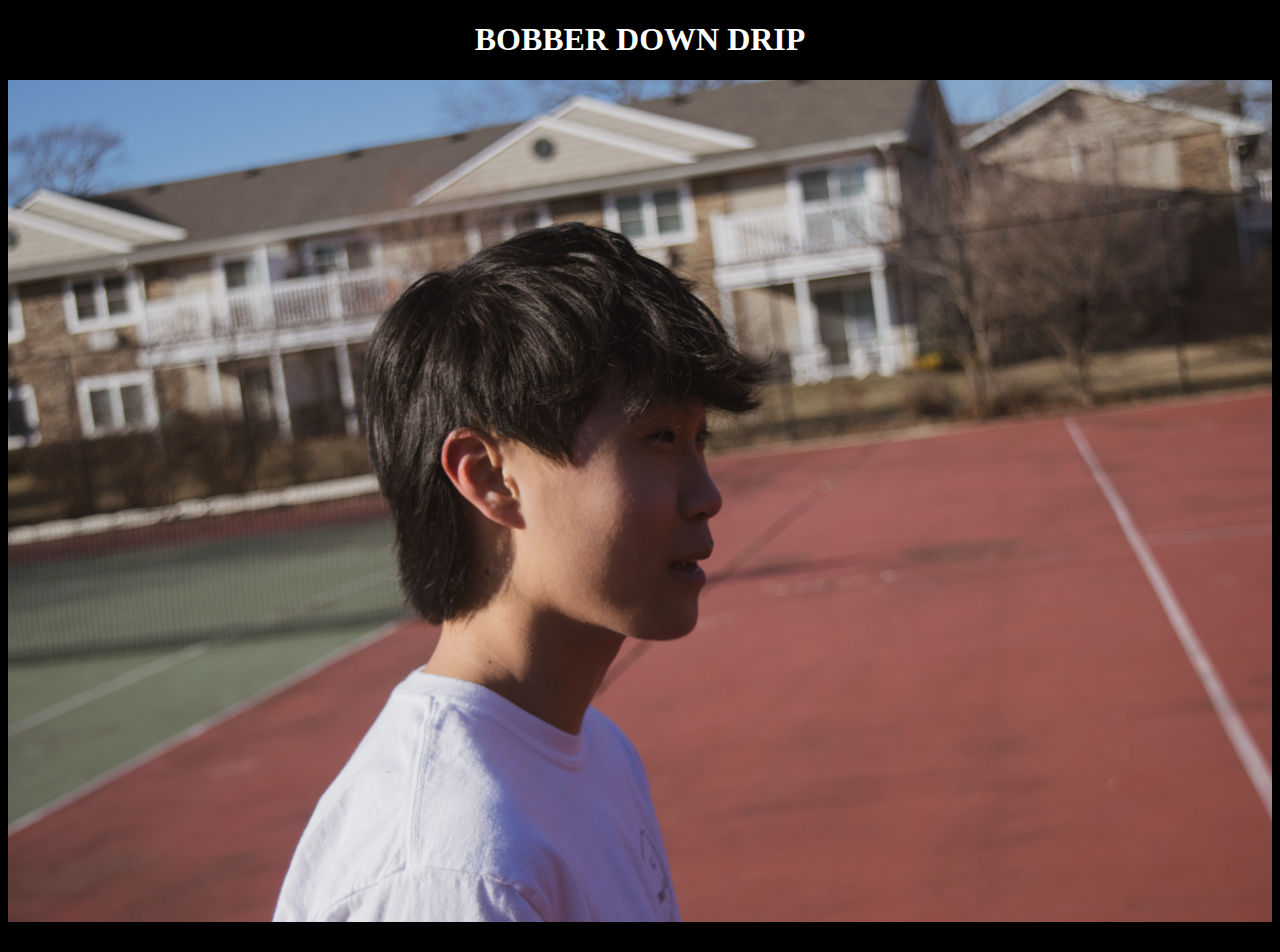
==== joevague/index.html @ c278a731 "Update index.html" ====
<!DOCTYPE html>
<html lang="en">
<head>
    <meta charset="UTF-8">
    <meta http-equiv="X-UA-Compatible" content="IE=edge">
    <meta name="viewport" content="width=device-width, initial-scale=1.0">
    <link rel="stylesheet" href="./style.css">
     <link rel="icon" href="./chinese.jpg" type="image/gif"> 
    <title>Schnizzle</title>
</head>
<body>
    <h1 class='text center' >BOBBER DOWN DRIP</h1>
    <img id='seconed' src="./DSC_3942.jpg" alt="">
    <img id='seconed' src="./DSC_3891.jpg" alt="">

</body>
</html>
---- joevague/style.css ----
body{
    background-color:black;
}

#seconed{
    width: 100%;
}

.text {
color: white;
}

.center{
    text-align: center;
}
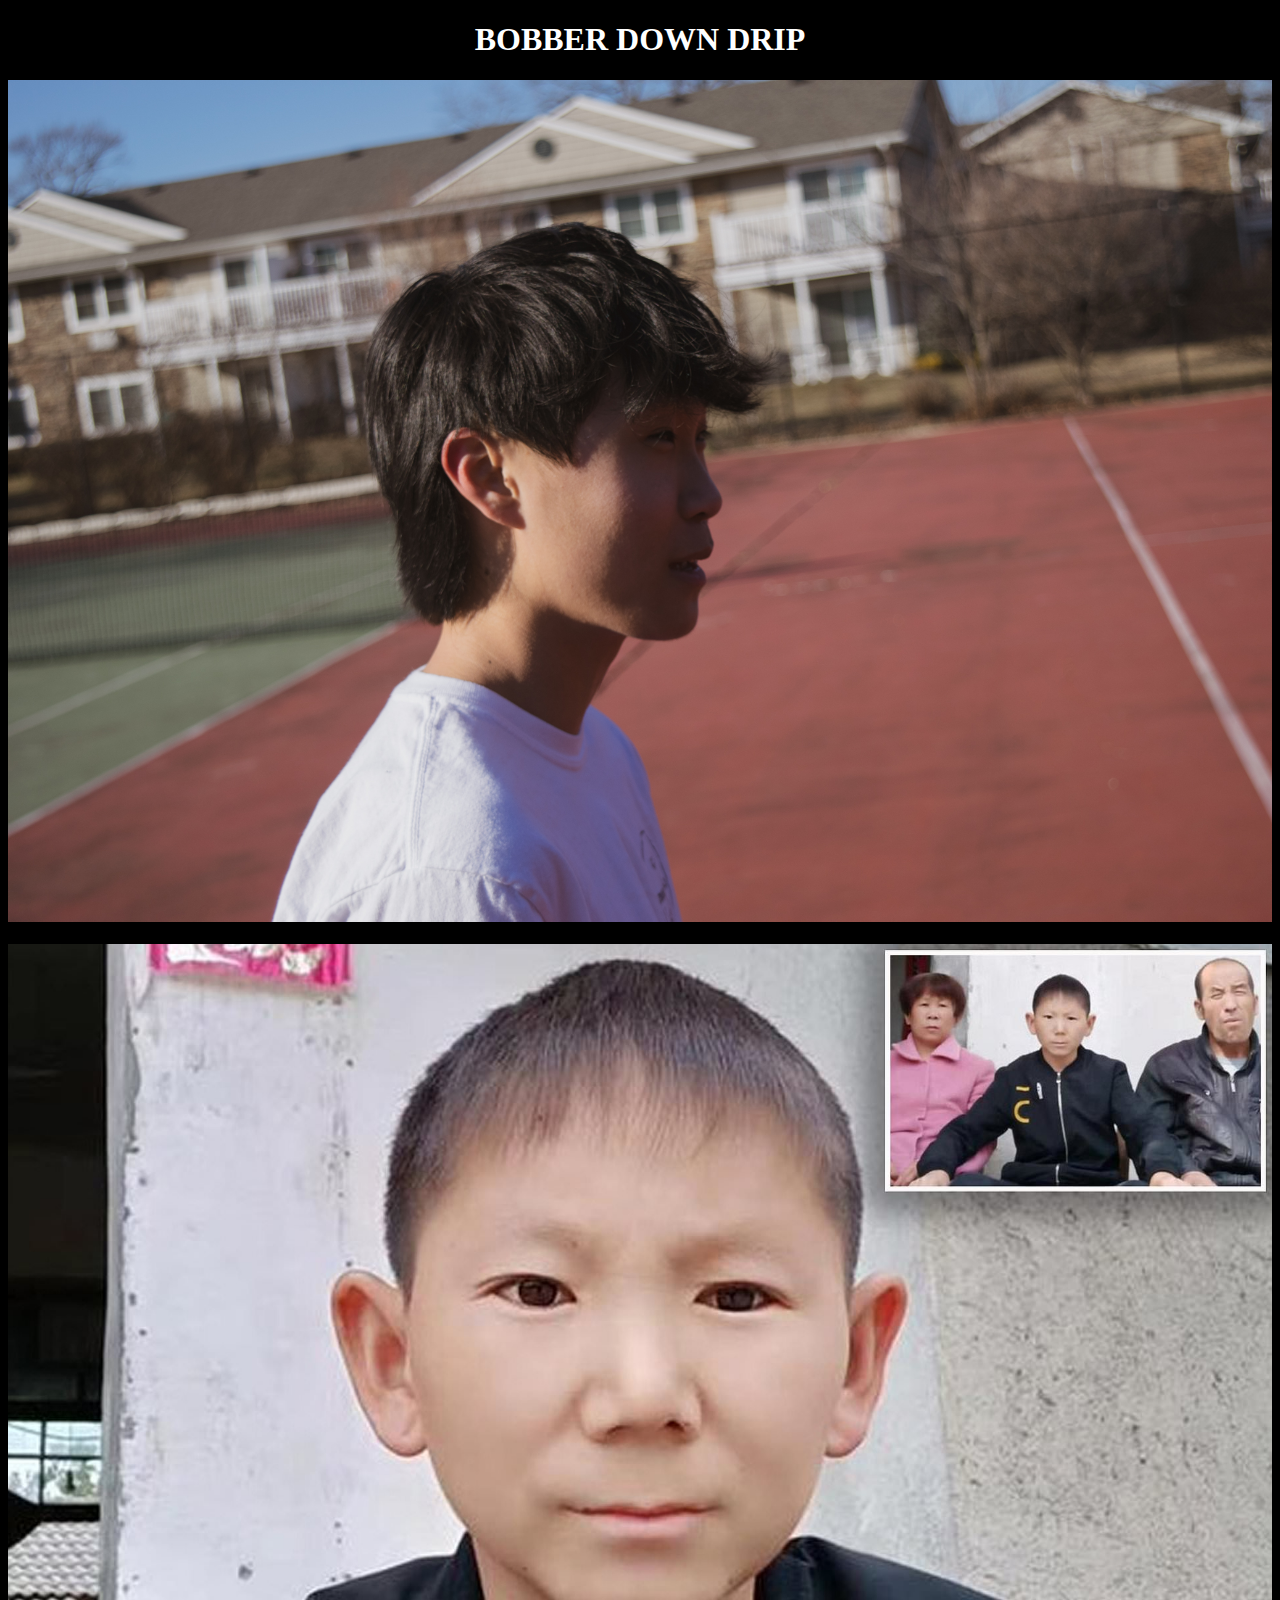
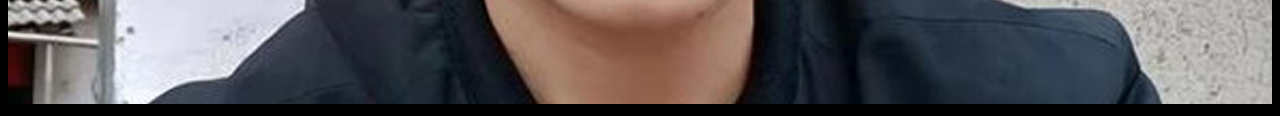
==== commit 324cd7dd: "Update index.html" ====
--- a/joevague/index.html
+++ b/joevague/index.html
@@ -12,6 +12,7 @@
     <h1 class='text center' >BOBBER DOWN DRIP</h1>
     <img id='seconed' src="./DSC_3942.jpg" alt="">
     <img id='seconed' src="./DSC_3891.jpg" alt="">
+    <img id='seconed' src="./chinese.jpg" alt="">
 
 </body>
 </html>
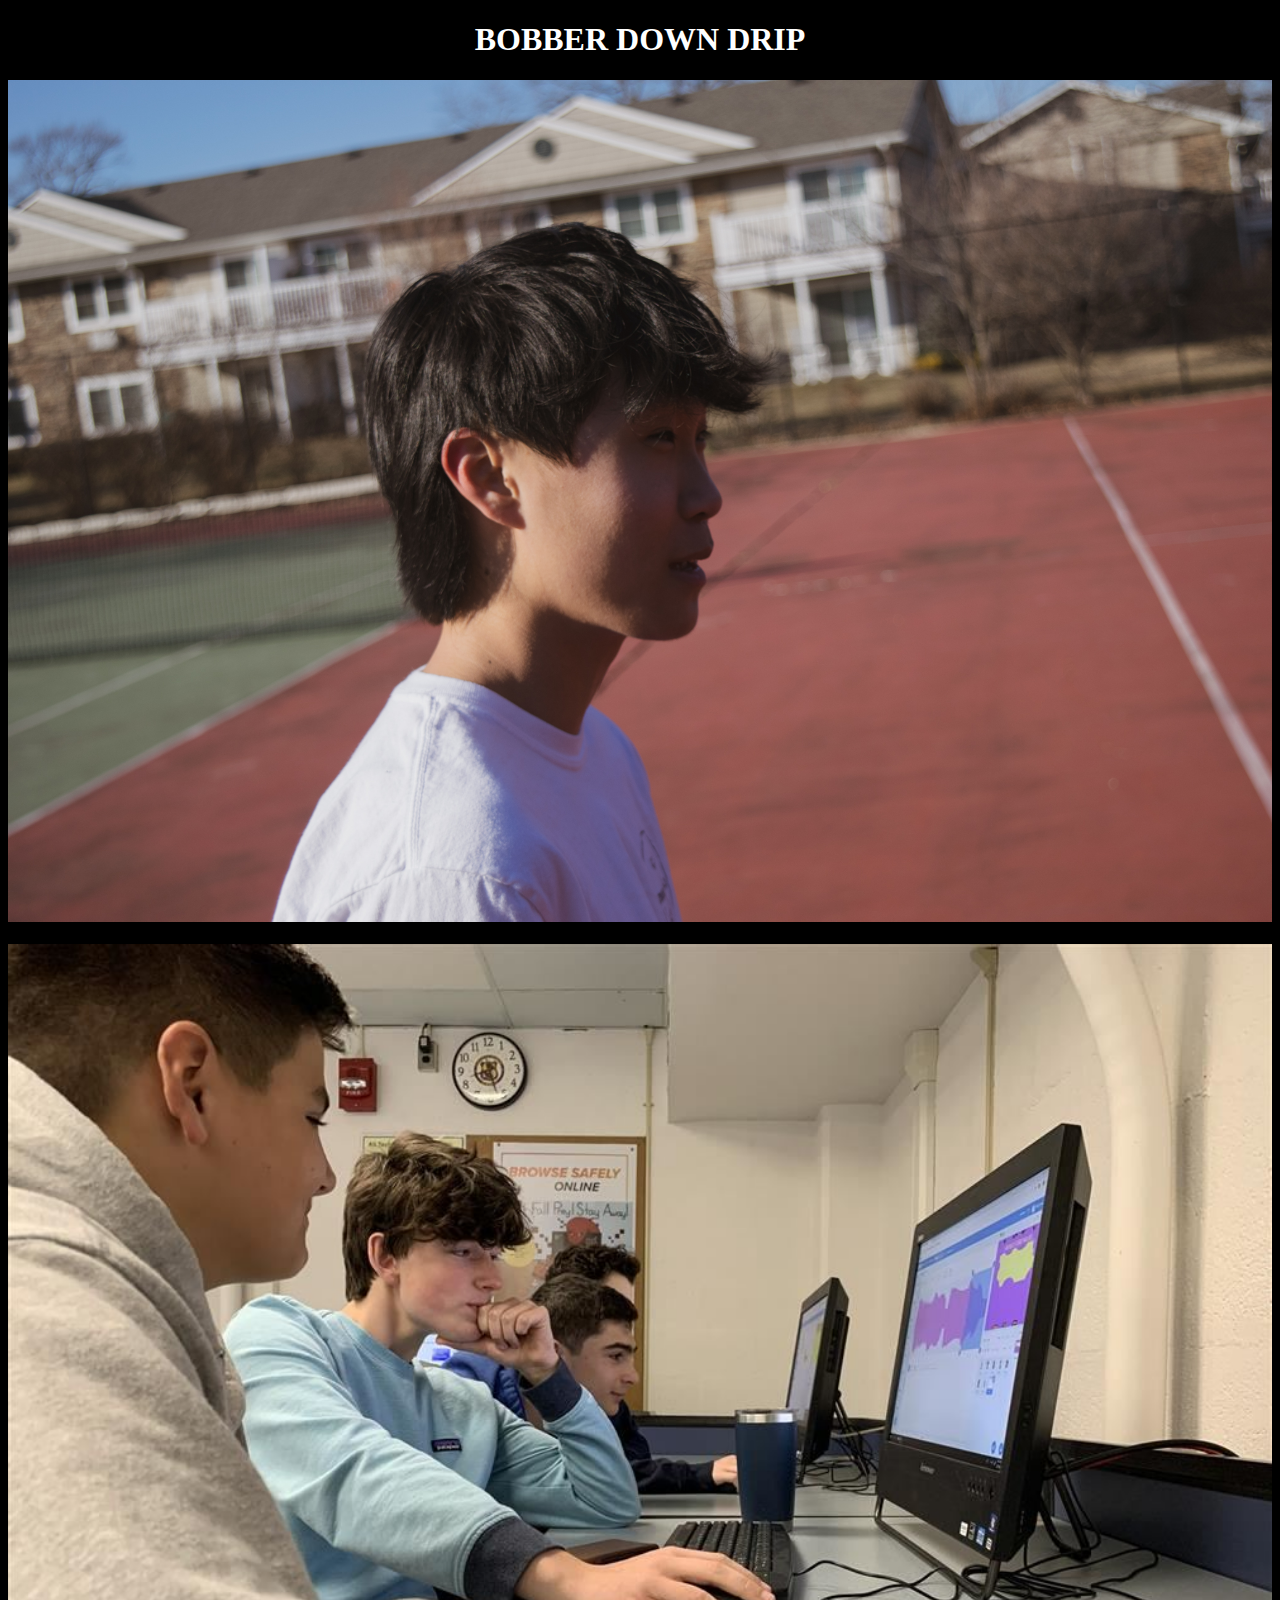
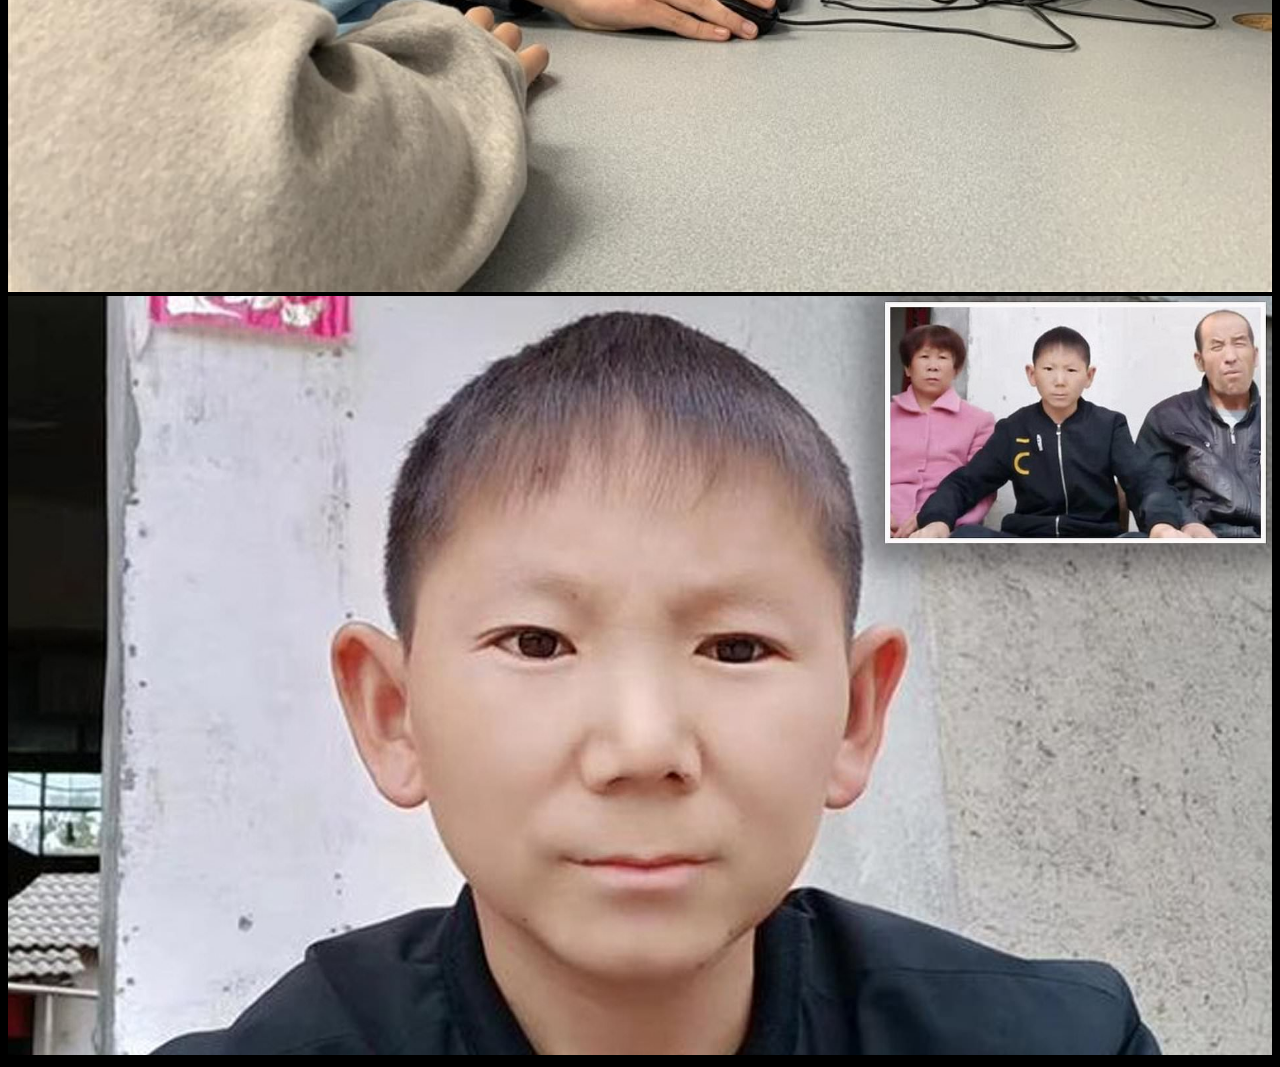
==== commit f638e823: "Update index.html" ====
--- a/joevague/index.html
+++ b/joevague/index.html
@@ -12,6 +12,7 @@
     <h1 class='text center' >BOBBER DOWN DRIP</h1>
     <img id='seconed' src="./DSC_3942.jpg" alt="">
     <img id='seconed' src="./DSC_3891.jpg" alt="">
+    <img id='seconed' src="./teddy.jpg" alt="">
     <img id='seconed' src="./chinese.jpg" alt="">
 
 </body>
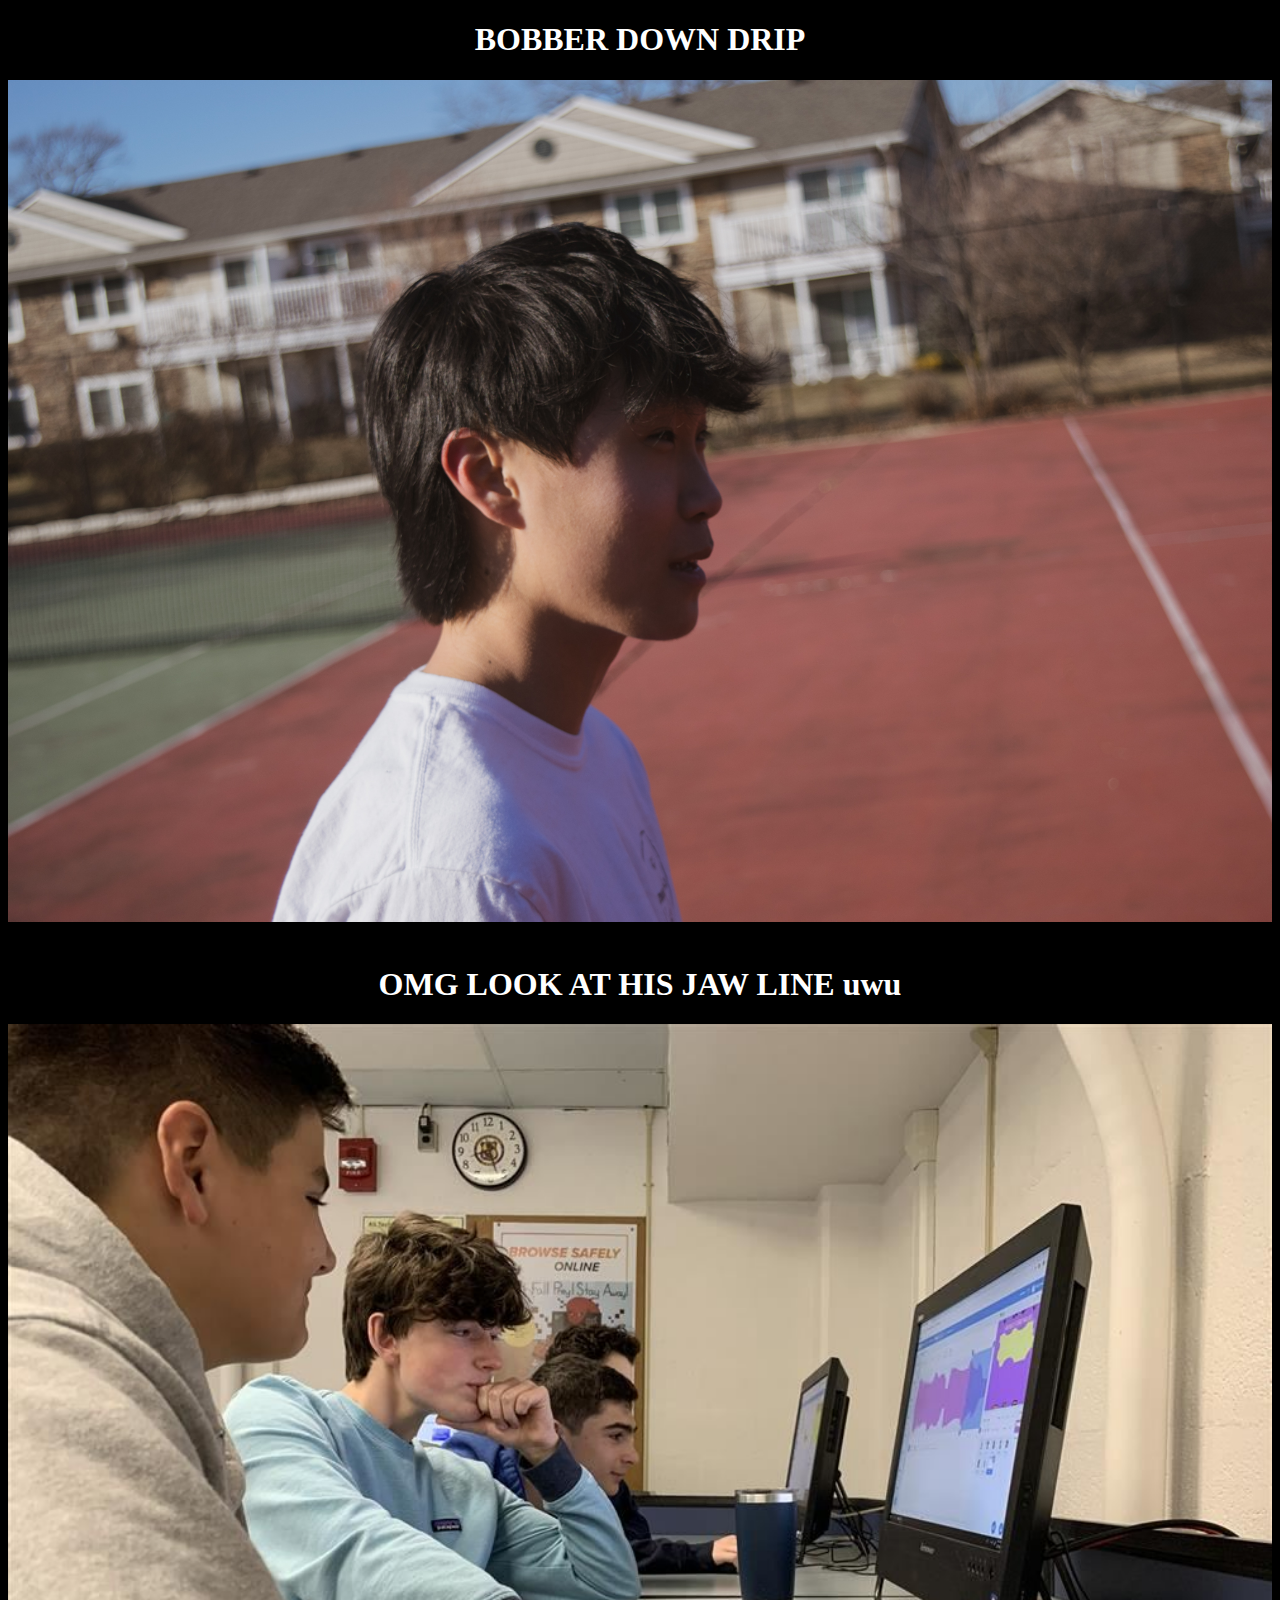
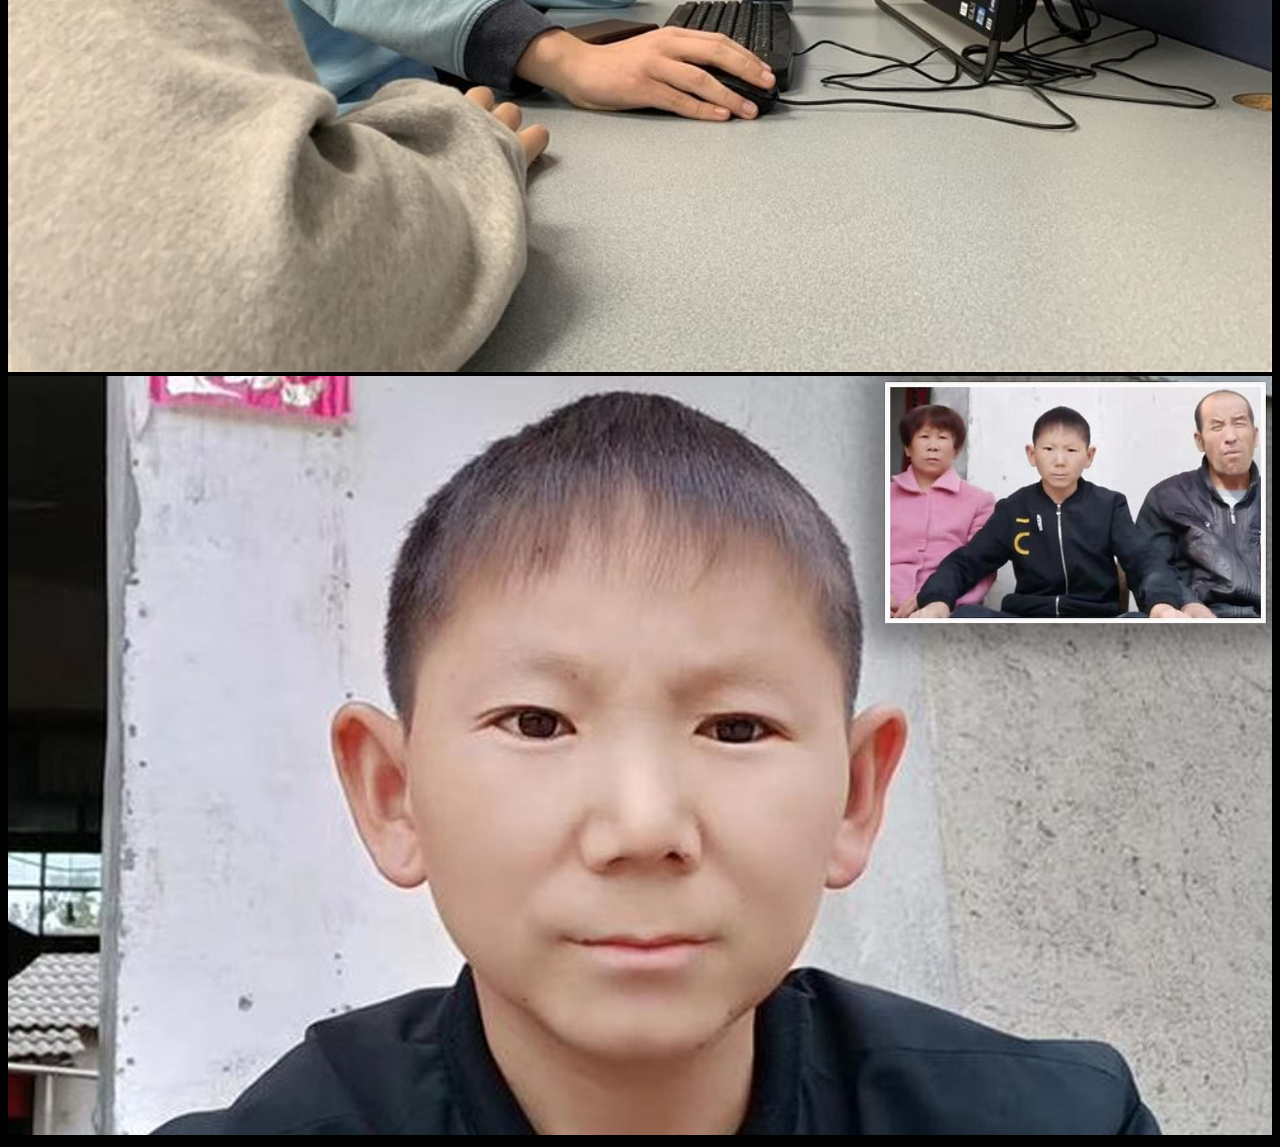
==== commit 7340220d: "Update index.html" ====
--- a/joevague/index.html
+++ b/joevague/index.html
@@ -12,6 +12,7 @@
     <h1 class='text center' >BOBBER DOWN DRIP</h1>
     <img id='seconed' src="./DSC_3942.jpg" alt="">
     <img id='seconed' src="./DSC_3891.jpg" alt="">
+    <h1 class='text center' >OMG LOOK AT HIS JAW LINE uwu</h1>
     <img id='seconed' src="./teddy.jpg" alt="">
     <img id='seconed' src="./chinese.jpg" alt="">
 
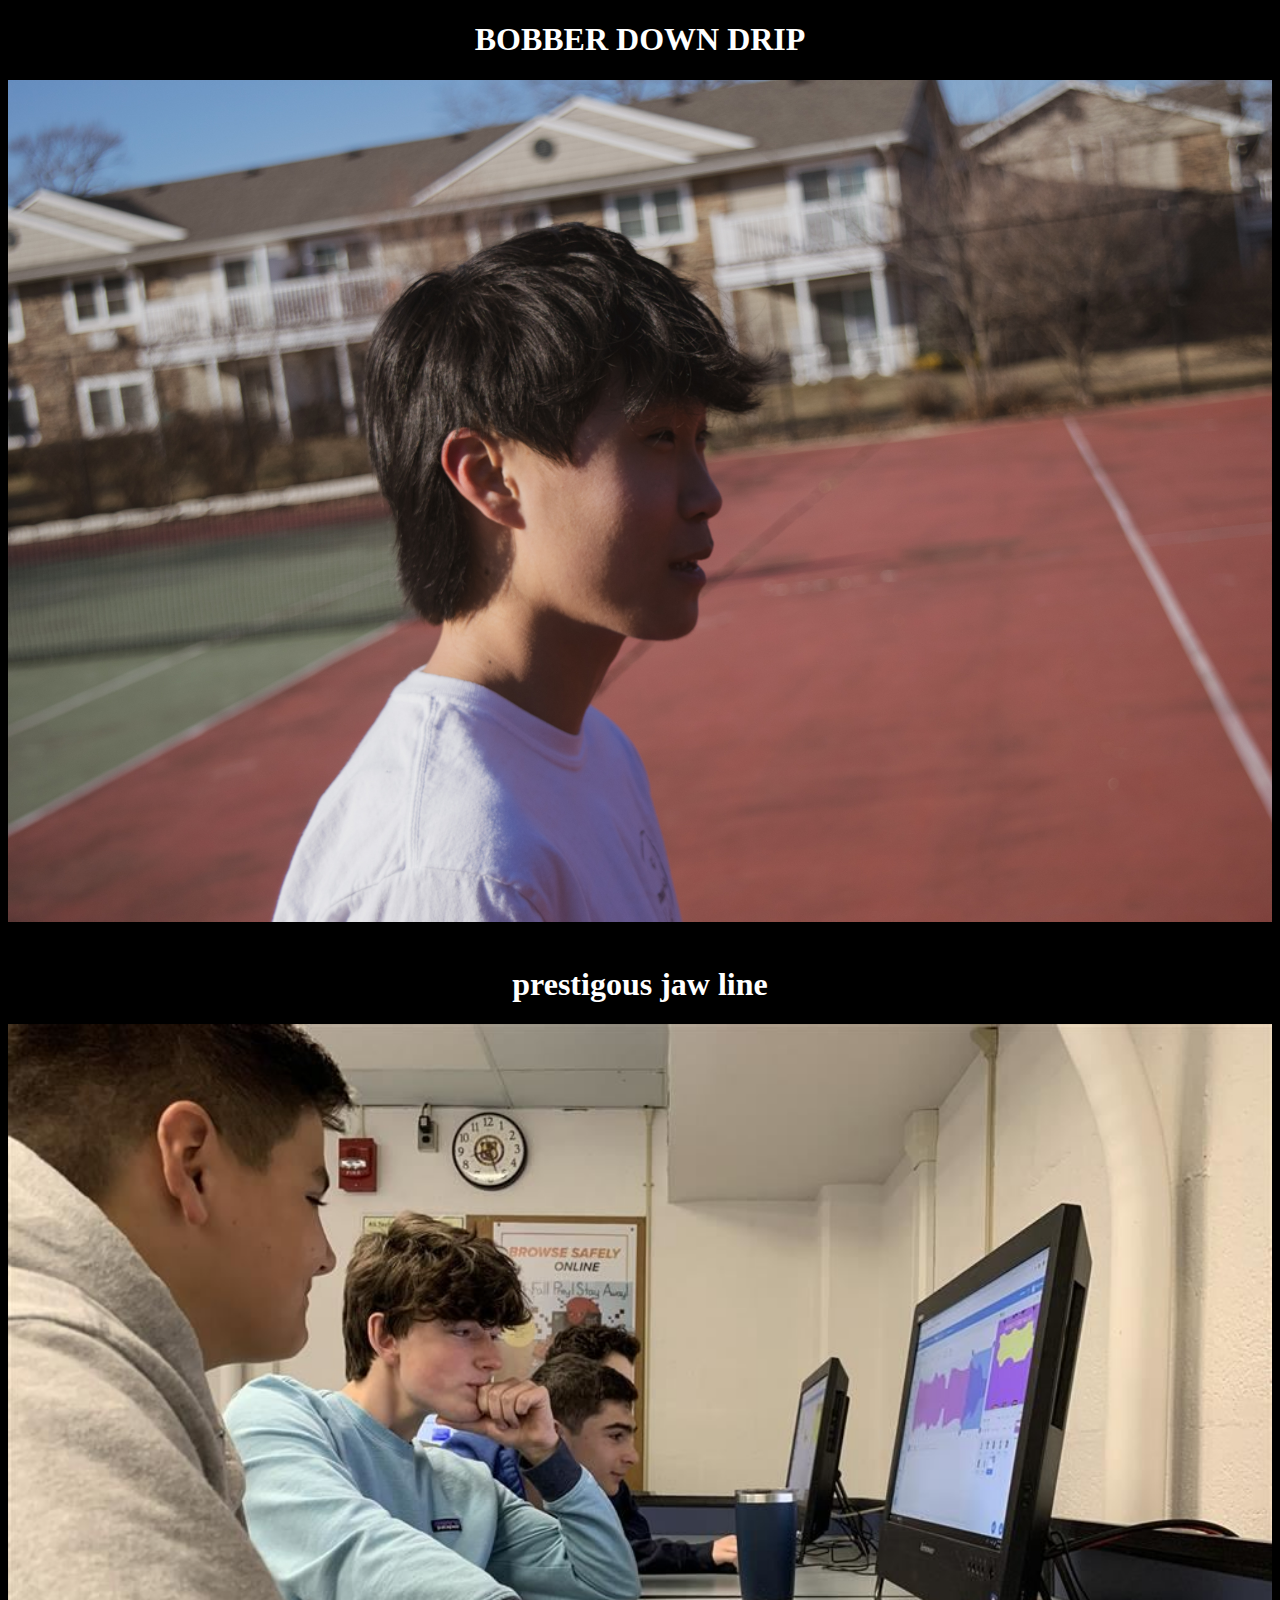
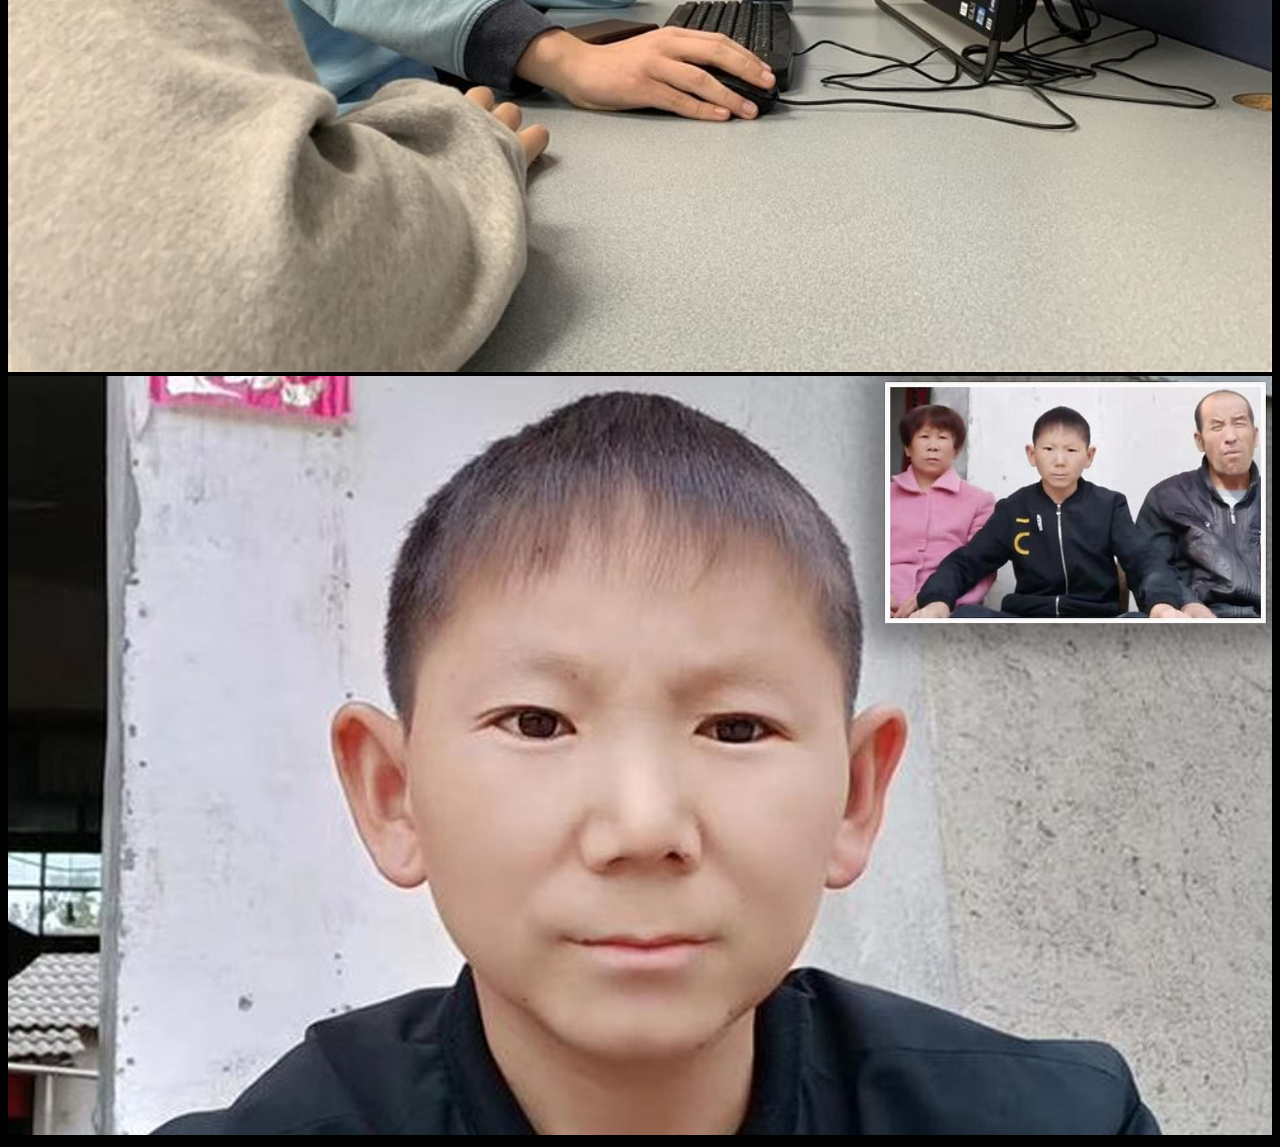
==== commit f4a33ce9: "Update index.html" ====
--- a/joevague/index.html
+++ b/joevague/index.html
@@ -12,7 +12,7 @@
     <h1 class='text center' >BOBBER DOWN DRIP</h1>
     <img id='seconed' src="./DSC_3942.jpg" alt="">
     <img id='seconed' src="./DSC_3891.jpg" alt="">
-    <h1 class='text center' >OMG LOOK AT HIS JAW LINE uwu</h1>
+    <h1 class='text center' >prestigous jaw line</h1>
     <img id='seconed' src="./teddy.jpg" alt="">
     <img id='seconed' src="./chinese.jpg" alt="">
 
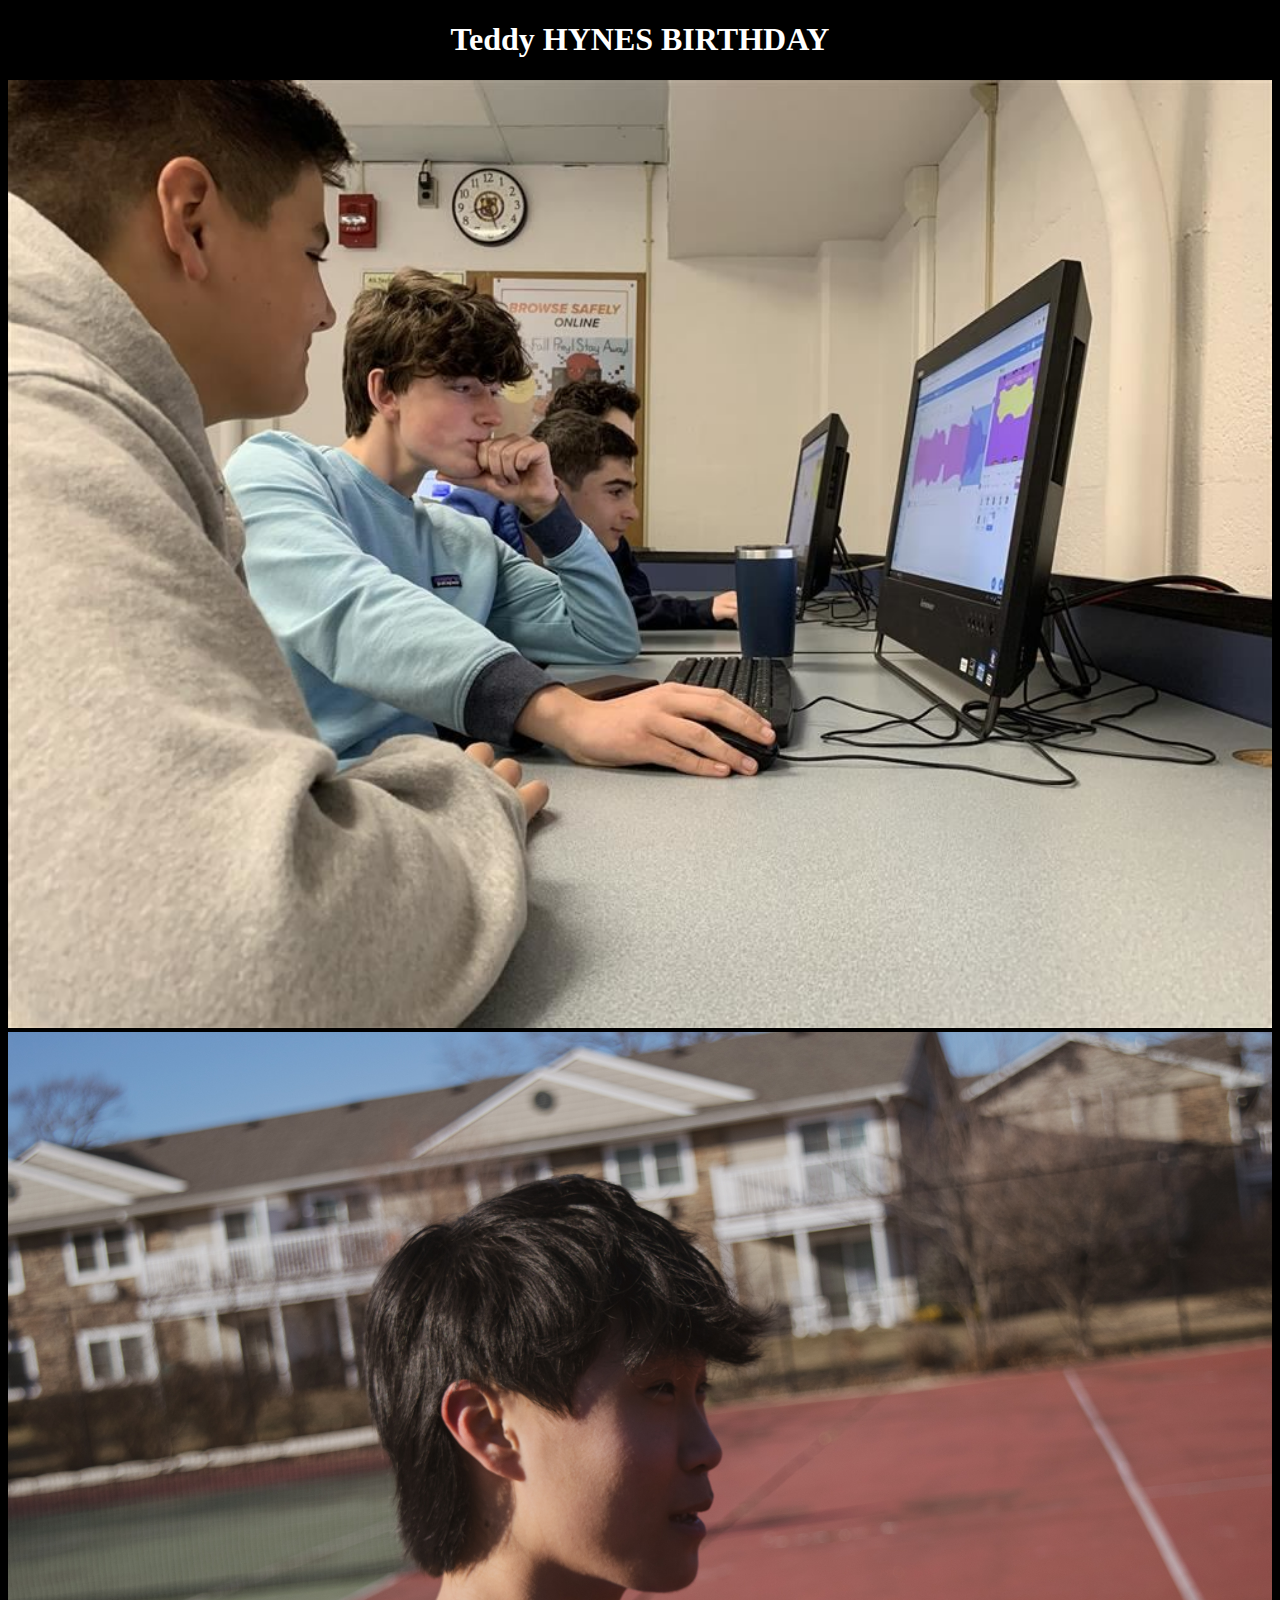
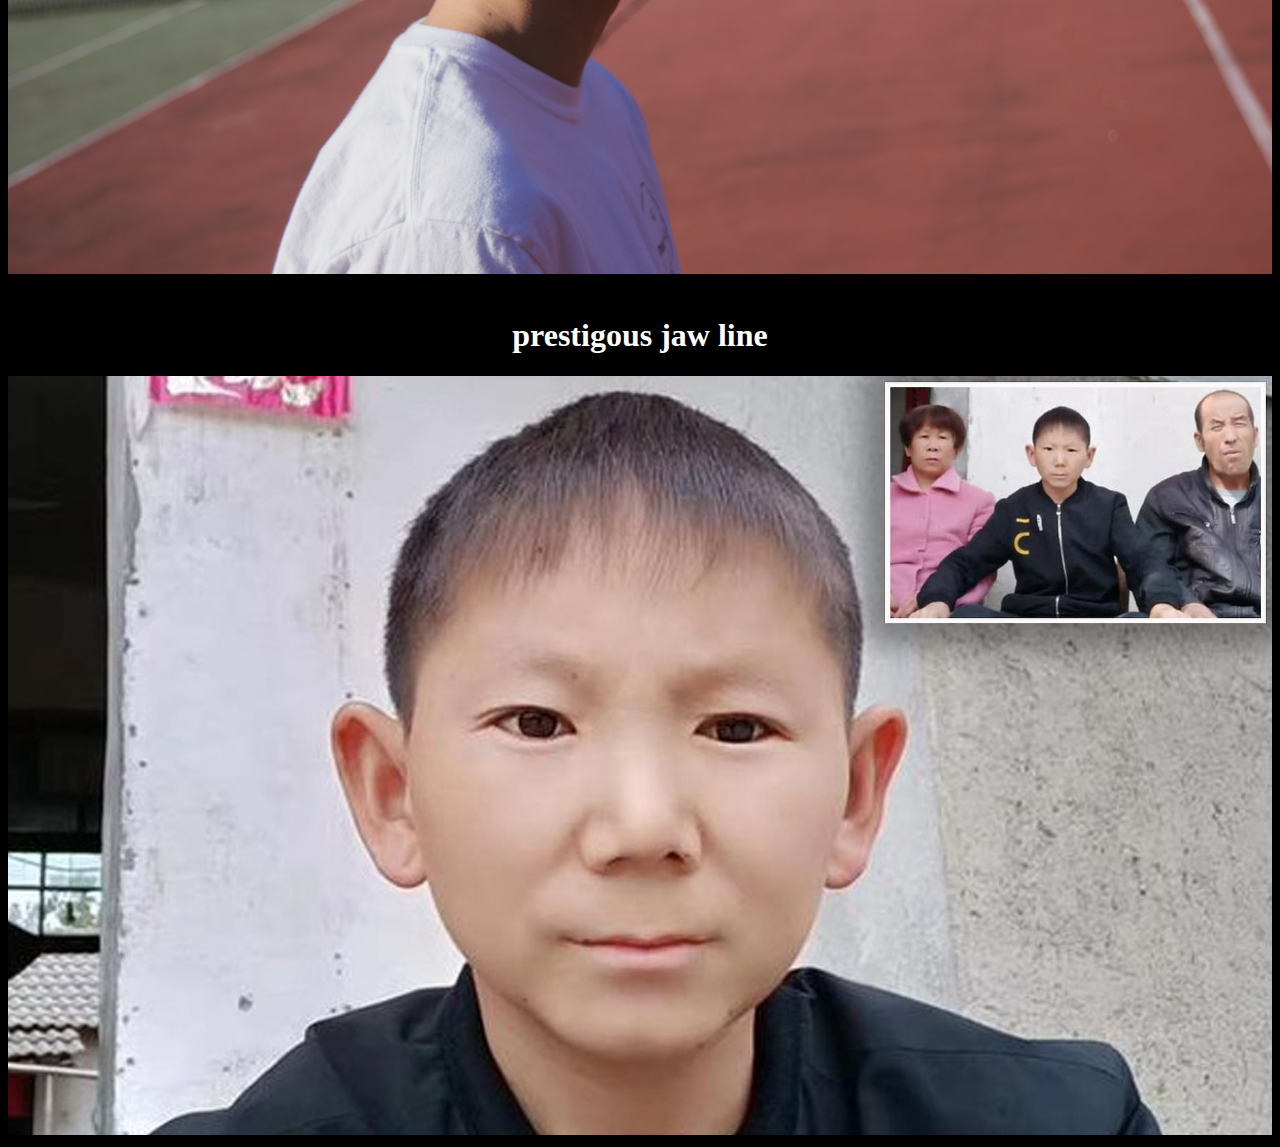
==== commit 9e698de7: "Update index.html" ====
--- a/joevague/index.html
+++ b/joevague/index.html
@@ -9,11 +9,12 @@
     <title>Schnizzle</title>
 </head>
 <body>
-    <h1 class='text center' >BOBBER DOWN DRIP</h1>
+    <h1 class='text center' >Teddy HYNES BIRTHDAY</h1>
+     <img id='seconed' src="./teddy.jpg" alt="">
     <img id='seconed' src="./DSC_3942.jpg" alt="">
     <img id='seconed' src="./DSC_3891.jpg" alt="">
     <h1 class='text center' >prestigous jaw line</h1>
-    <img id='seconed' src="./teddy.jpg" alt="">
+   
     <img id='seconed' src="./chinese.jpg" alt="">
 
 </body>
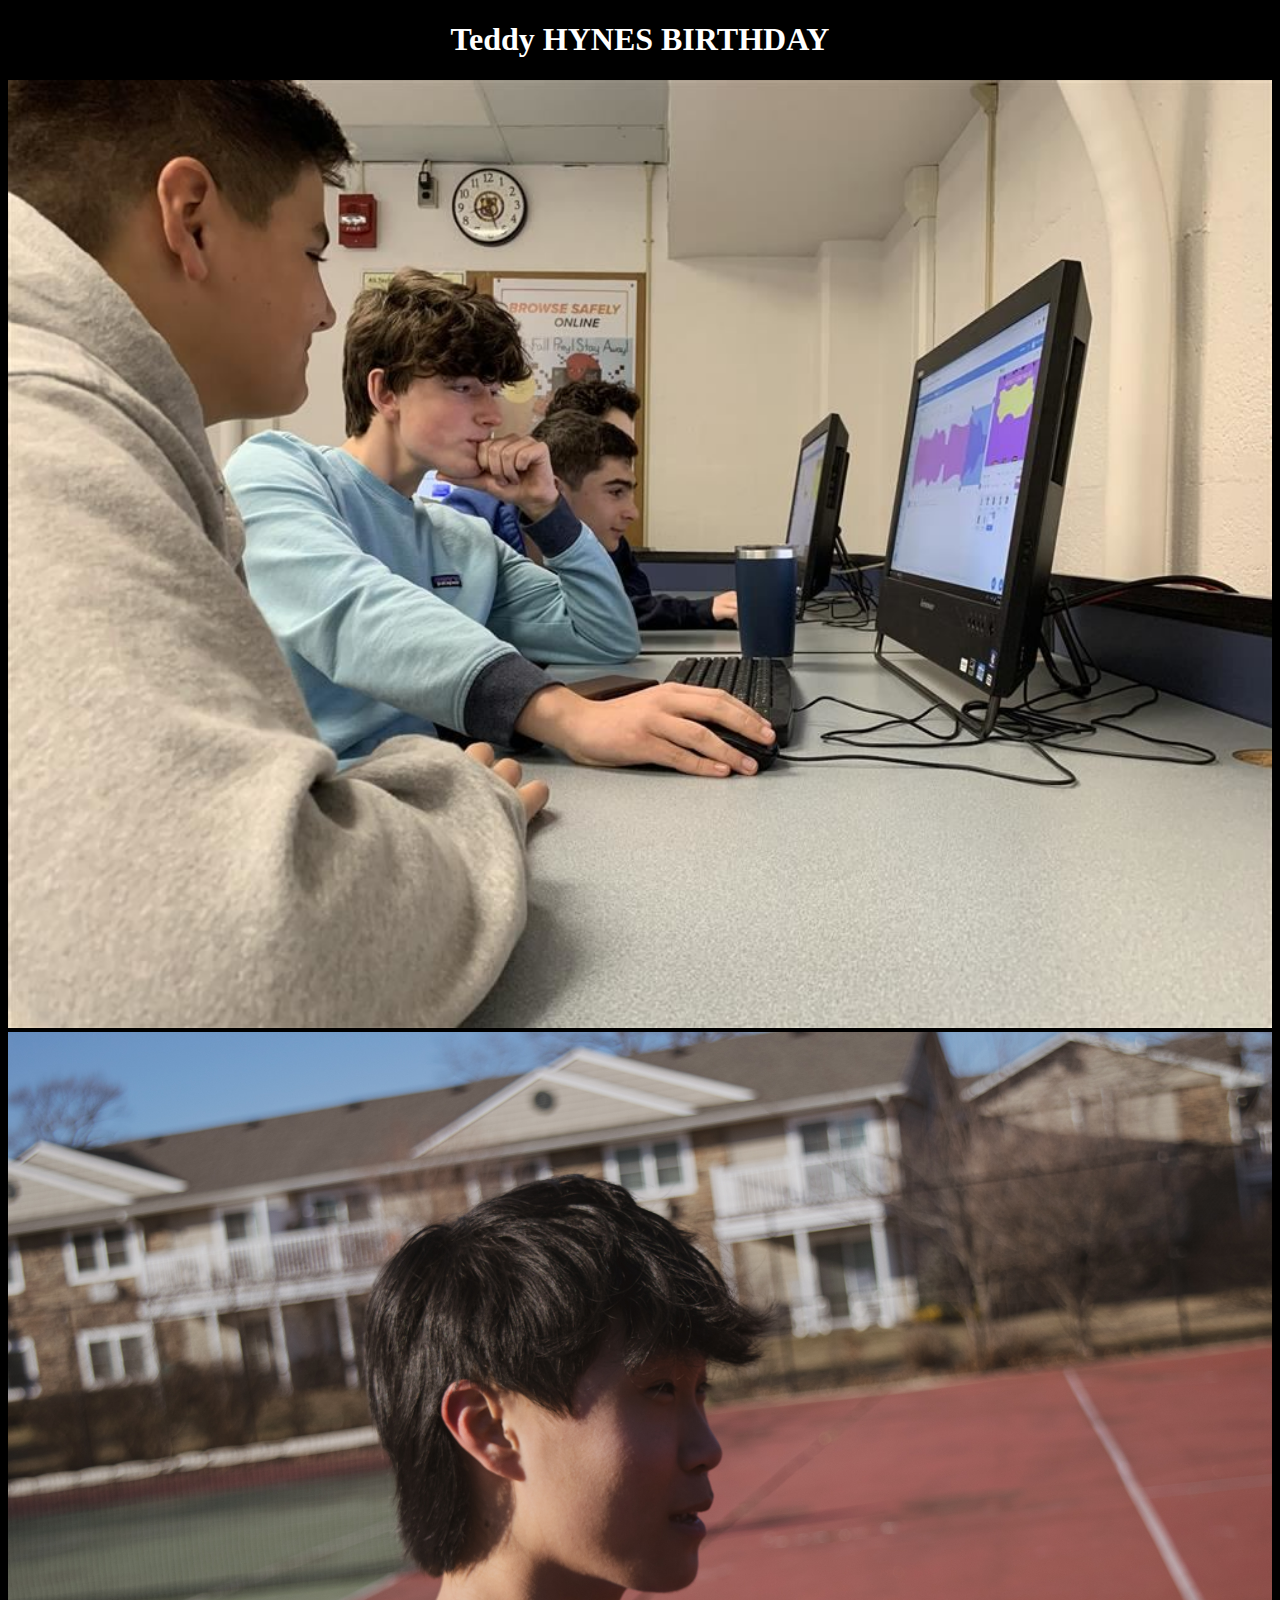
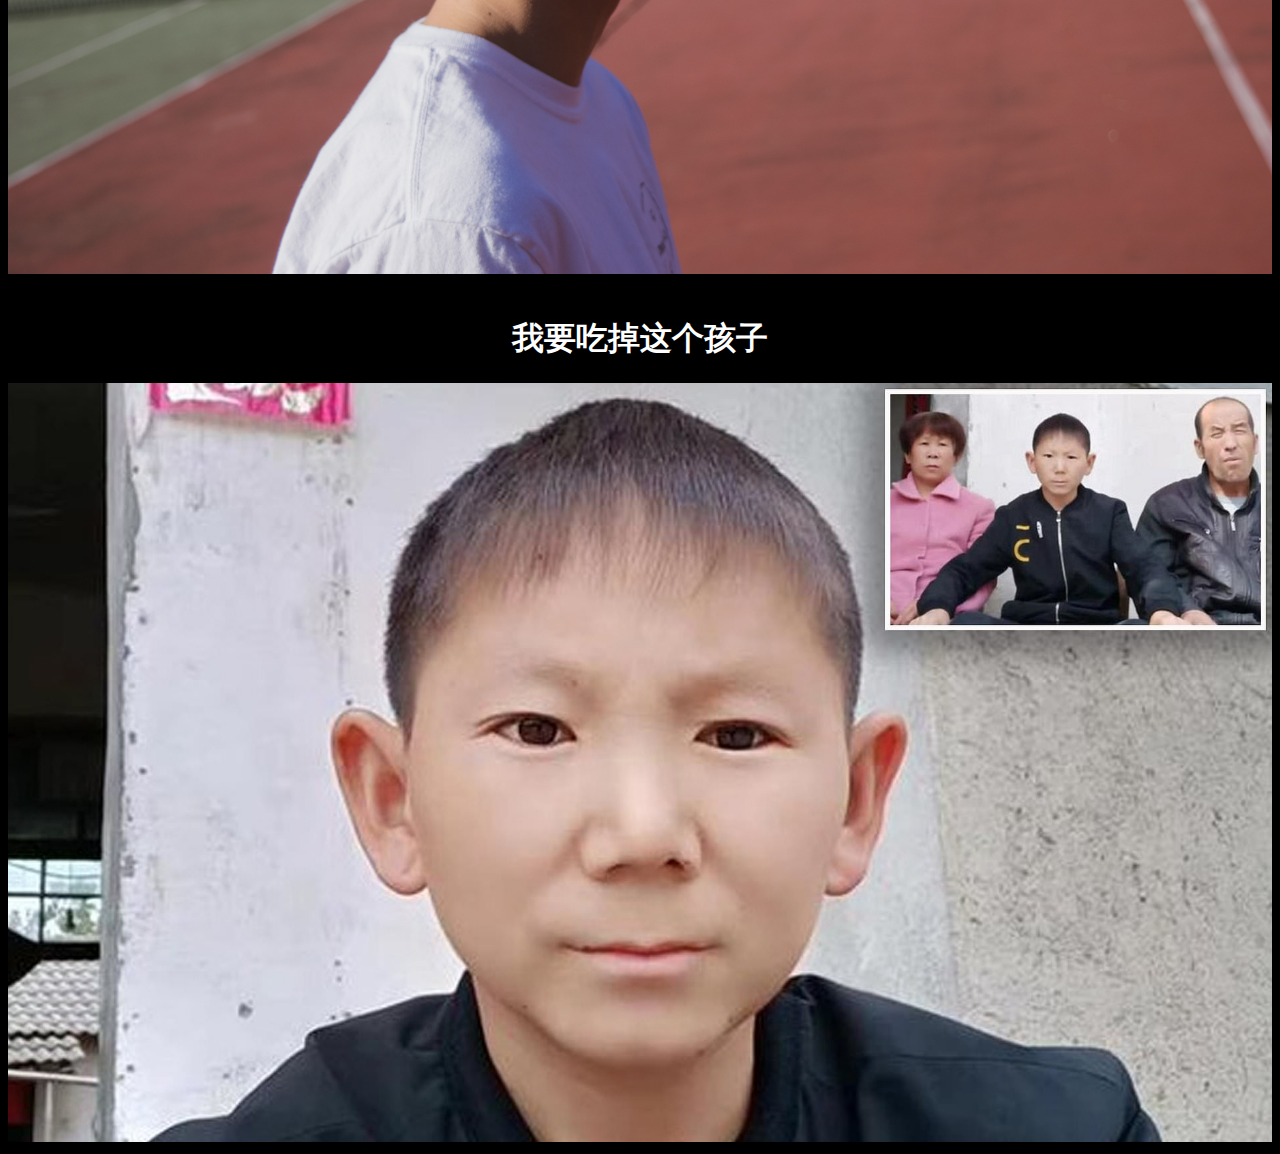
==== commit 211cfc05: "Update index.html" ====
--- a/joevague/index.html
+++ b/joevague/index.html
@@ -13,7 +13,7 @@
      <img id='seconed' src="./teddy.jpg" alt="">
     <img id='seconed' src="./DSC_3942.jpg" alt="">
     <img id='seconed' src="./DSC_3891.jpg" alt="">
-    <h1 class='text center' >prestigous jaw line</h1>
+    <h1 class='text center' >我要吃掉这个孩子</h1>
    
     <img id='seconed' src="./chinese.jpg" alt="">
 
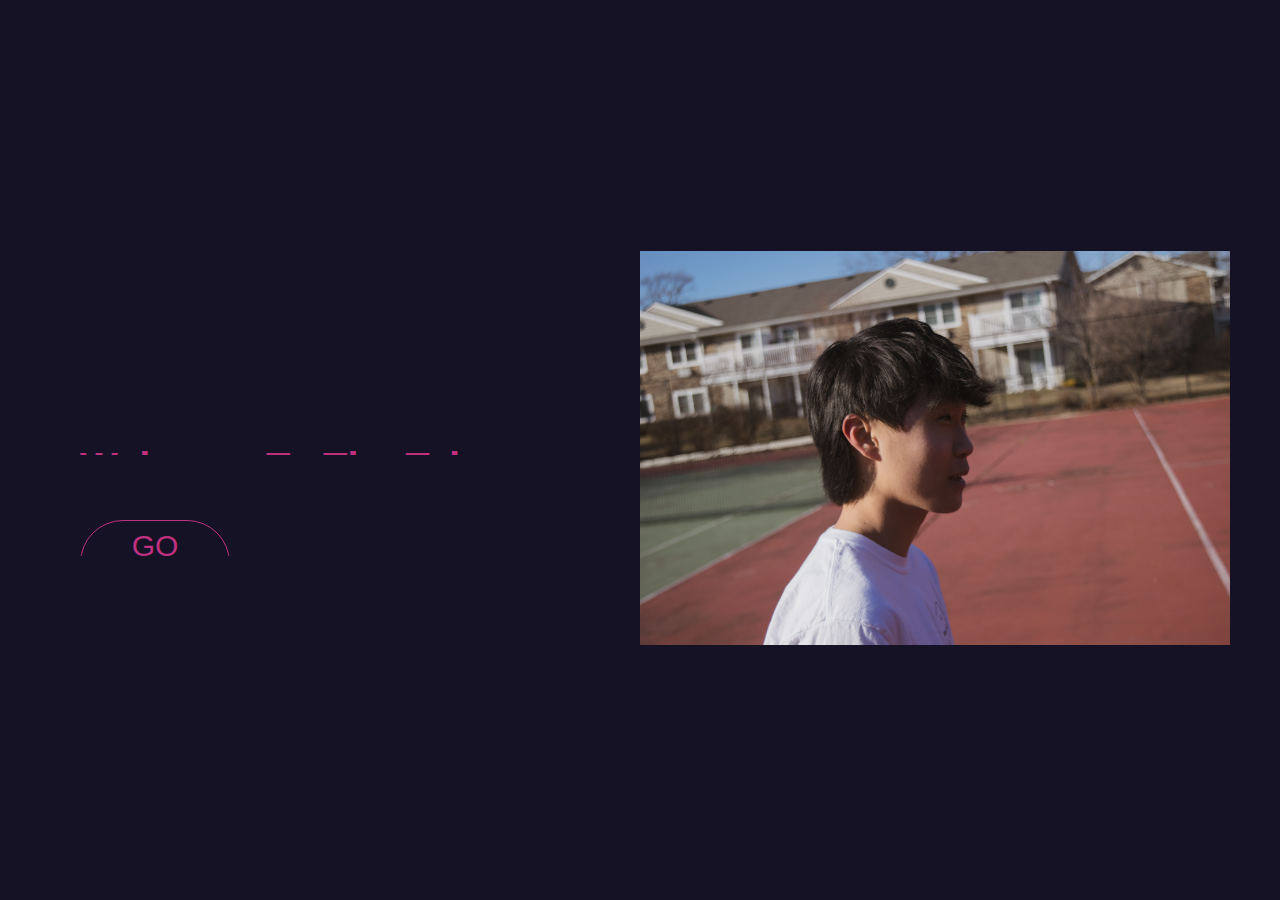
==== commit 03e8d33d: "Add files via upload" ====
--- a/joevague/index.html
+++ b/joevague/index.html
@@ -9,13 +9,39 @@
     <title>Schnizzle</title>
 </head>
 <body>
-    <h1 class='text center' >Teddy HYNES BIRTHDAY</h1>
+    <div class= 'container'>
+        <div class="container_content">
+        <div class="container_content_inner">
+        <div class="title">
+          <h1>Welcome To The Tyler Dinkle Town Expierience</h1>
+        </div>
+        <div class="par">
+        <p>
+            
+        </p>
+        </div>
+       
+        <div class="btns">
+        <button onclick="location.href='boober.html';" value="Go to Google" class='btns_more'> Go Now. </button>
+        </div>
+        </div>
+        </div>
+         <div class="container_outer_img">
+         <div class="img-inner">
+         <img src='dsc_3942.jpg'  alt="Image cant load" class="container_img"/>
+               </div>
+             </div>
+          </div>
+        <div class="overlay"></div>
+    <!-- <h1 class='text center' >Teddy HYNES BIRTHDAY</h1>
      <img id='seconed' src="./teddy.jpg" alt="">
     <img id='seconed' src="./DSC_3942.jpg" alt="">
     <img id='seconed' src="./DSC_3891.jpg" alt="">
     <h1 class='text center' >我要吃掉这个孩子</h1>
    
-    <img id='seconed' src="./chinese.jpg" alt="">
+    <img id='seconed' src="./chinese.jpg" alt=""> -->
+
+    
 
 </body>
-</html>
+</html>--- a/joevague/style.css
+++ b/joevague/style.css
@@ -6,10 +6,170 @@
     width: 100%;
 }
 
+.abtn{
+    
+    margin: 0;
+    position: absolute;
+    top: 50%;
+    left: 50%;
+    -ms-transform: translate(-50%, -50%);
+    transform: translate(-50%, -50%);
+    background: transparent;
+    border: 1px solid var(--contrast-color);
+    border-radius: 50px;
+    padding: 8px 12px;
+    color: #BF307F;
+    font-size: 30px;
+    /* position: relative;
+    margin-top: 15px; */
+    outline: none;
+}
+
+.abtn:hover{
+    border-color: #fff;
+    color: white;
+}
+
 .text {
 color: white;
+font-size: 100px;
 }
 
 .center{
     text-align: center;
 }
+
+* {
+    margin: 0;
+    padding: 0;
+    box-sizing: border-box;
+  }
+  
+  :root {
+    --secondary-color: #151226;
+    --contrast-color: #BF307F;
+  }
+  .overlay {
+    position: absolute;
+    top: 0;
+    left: 0;
+    right: 0;
+    bottom: 0;
+    height: 100%;
+    z-index: -10;
+    background-color: var(--contrast-color);
+  }
+  
+  .container {
+    display: flex;
+    height: 100vh;
+    justify-content: space-around;
+    align-items: center;
+    color: #fff;
+    animation: expand 3s ease forwards;
+    background-color: var(--secondary-color);
+    position: relative;
+    font-family: -apple-system, BlinkMacSystemFont, 'Segoe UI', Roboto, Oxygen, Ubuntu, Cantarell, 'Open Sans', 'Helvetica Neue', sans-serif;
+    transition: all .8s ease;
+  }
+  
+  .container_content {
+   width: 50%;
+  }
+  
+  .container_content_inner {
+    width: 80%;
+    margin-left: 80px;
+  }
+  
+  .container_outer_img {
+    margin: 50px;
+    width: 50%;
+    overflow: hidden;
+  }   
+      
+  .container_img {
+    width: 100%;
+    animation: slideIn 1.5s ease-in-out forwards;
+  }
+  
+  .par {
+    height: auto;
+    overflow: hidden;
+  }
+  
+  p{
+    line-height: 28px;
+    transform: translateY(300px);
+    animation: slideUp .8s ease-in-out forwards .8s;
+  }
+  
+  .btns {
+    height: 100%;
+    position: relative;
+    width: 150px;
+    overflow: hidden;
+  }
+  
+  .btns_more {
+    background: transparent;
+    border: 1px solid var(--contrast-color);
+    border-radius: 50px;
+    padding: 8px 12px;
+    color: #BF307F;
+    font-size: 30px;
+    text-transform: uppercase;
+    position: relative;
+    margin-top: 15px;
+    outline: none;
+    
+    transform: translateY(50px);
+    animation: slideUp .8s ease-in-out  forwards 1s;
+  }
+
+  .btns_more:hover{
+    border-color: #fff;
+    color: white;
+    
+  }
+  
+  .title {
+    overflow: hidden;
+    height: auto;
+  }
+  
+  h1 {
+      font-size: 40px;
+      color: var(--contrast-color);
+      margin-bottom: 20px;
+      transform: translateY(100px);
+      animation: slideUp 2s ease forwards .01s;
+  }
+  
+  @keyframes slideIn {
+    0% {
+      transform: translateX(500px) scale(.2);
+    }
+    100% {
+      transform: translateX(0px) scale(1);
+    }
+  }
+  
+  @keyframes slideUp {
+    0% {
+      transform: translateY(300px);
+    }
+    100% {
+      transform: translateY(0px);
+    }
+  }
+  
+  @keyframes expand {
+    0% {
+      transform: translateX(1400px);
+    }
+    100% {
+      transform: translateX(0px);
+    }
+  }
+  